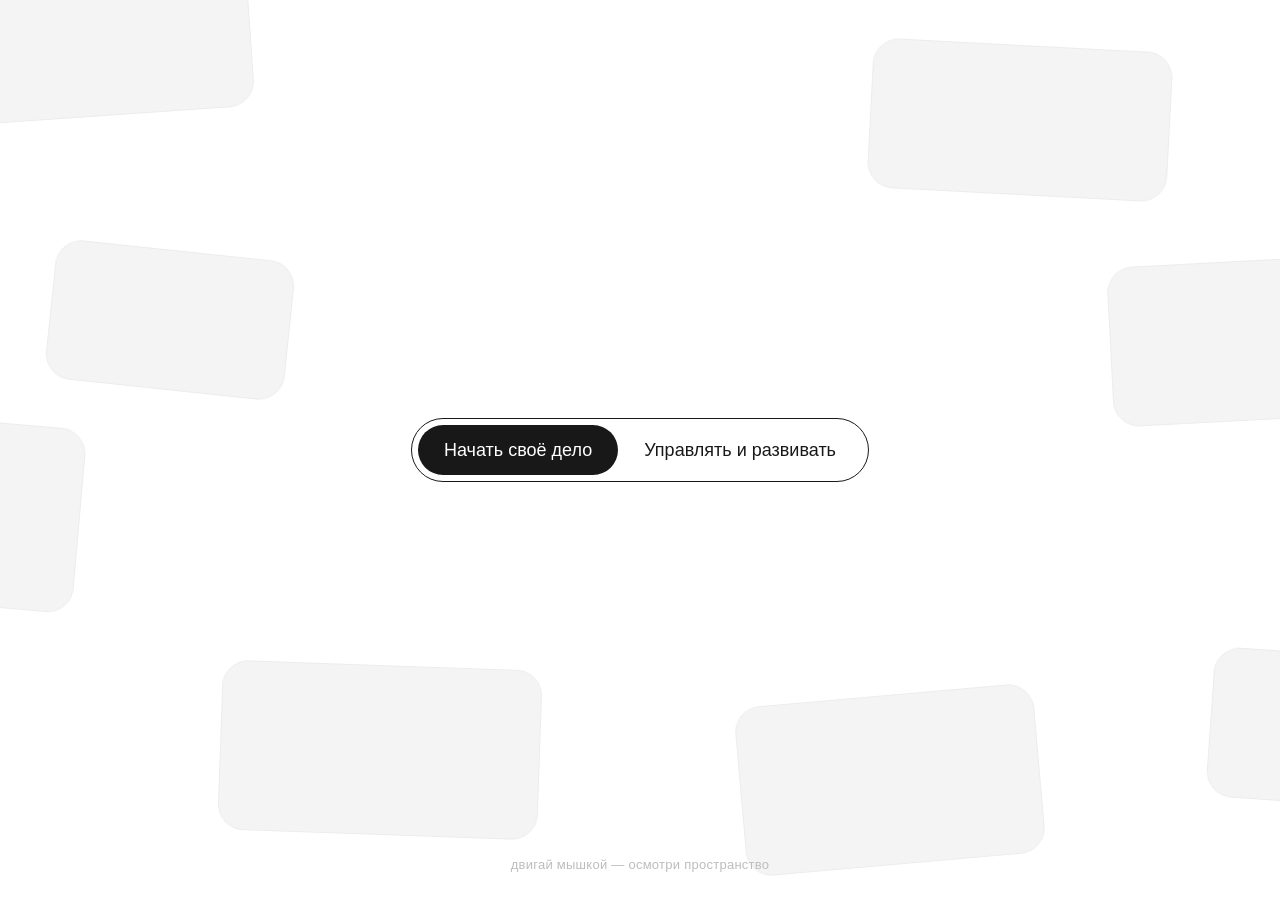
==== index.html @ bbd82516 "Add interactive 3D weightless cards prototype with toggle Co-Authored-By: Claude Opus 4.8 <noreply@a" ====
<!DOCTYPE html>
<html lang="ru">
<head>
<meta charset="UTF-8">
<meta name="viewport" content="width=device-width, initial-scale=1.0">
<title>Прототип — карточки в невесомости</title>
<style>
  :root {
    --bg: #ffffff;
    --card: #f4f4f4;
    --card-stroke: #ececec;
    --ink: #181818;
  }

  * { box-sizing: border-box; }

  html, body {
    margin: 0;
    height: 100%;
    background: var(--bg);
    font-family: -apple-system, BlinkMacSystemFont, "Segoe UI", "Inter", Roboto, Helvetica, Arial, sans-serif;
    overflow: hidden;
  }

  /* Камера / 3D-сцена ------------------------------------------------ */
  .stage {
    position: fixed;
    inset: 0;
    perspective: 1100px;        /* глубина перспективы */
    perspective-origin: 50% 50%;
  }

  .world {
    position: absolute;
    inset: 0;
    transform-style: preserve-3d;
    /* наклон сцены вслед за курсором задаётся из JS через CSS-переменные */
    transform: rotateX(var(--ry, 0deg)) rotateY(var(--rx, 0deg));
    transition: transform 0.25s ease-out;
    will-change: transform;
  }

  /* Карточки --------------------------------------------------------- */
  .card {
    position: absolute;
    left: 50%;
    top: 50%;
    border-radius: 26px;
    background: var(--card);
    border: 1px solid var(--card-stroke);
    transform-style: preserve-3d;
    /* позиция/глубина/параллакс собираются в одном transform из JS-переменных */
    transform:
      translate(-50%, -50%)
      translate3d(
        calc(var(--x) + var(--px, 0px)),
        calc(var(--y) + var(--py, 0px)),
        var(--z))
      rotate(var(--rot, 0deg));
    transition: transform 0.3s cubic-bezier(.2,.7,.2,1),
                opacity 0.5s ease,
                filter 0.5s ease;
    will-change: transform, opacity;
  }

  /* Набор, который сейчас скрыт (кросс-фейд) */
  .set--hidden .card {
    opacity: 0;
    filter: blur(4px);
    pointer-events: none;
  }
  .set--visible .card {
    opacity: 1;
    filter: blur(0);
  }

  /* Переключатель — статичный, поверх сцены ------------------------- */
  .toggle {
    position: fixed;
    left: 50%;
    top: 50%;
    transform: translate(-50%, -50%);
    z-index: 50;
    display: flex;
    align-items: center;
    padding: 6px;
    border: 1.5px solid var(--ink);
    border-radius: 999px;
    background: #fff;
    user-select: none;
  }

  .toggle__btn {
    position: relative;
    z-index: 2;
    border: 0;
    background: transparent;
    cursor: pointer;
    font-size: 18px;
    line-height: 1;
    padding: 16px 26px;
    border-radius: 999px;
    color: var(--ink);
    white-space: nowrap;
    transition: color 0.3s ease;
  }
  .toggle__btn[aria-selected="true"] { color: #fff; }

  /* Бегунок-пилюля */
  .toggle__thumb {
    position: absolute;
    z-index: 1;
    top: 6px;
    bottom: 6px;
    border-radius: 999px;
    background: var(--ink);
    transition: left 0.35s cubic-bezier(.2,.7,.2,1),
                width 0.35s cubic-bezier(.2,.7,.2,1);
  }

  .hint {
    position: fixed;
    left: 50%;
    bottom: 28px;
    transform: translateX(-50%);
    color: #bdbdbd;
    font-size: 13px;
    letter-spacing: .02em;
    z-index: 50;
    pointer-events: none;
  }
</style>
</head>
<body>
  <div class="stage">
    <div class="world" id="world">
      <!-- наборы карточек генерируются из JS -->
    </div>
  </div>

  <div class="toggle" id="toggle" role="tablist" aria-label="Режим">
    <span class="toggle__thumb" id="thumb"></span>
    <button class="toggle__btn" role="tab" aria-selected="true"  data-set="0">Начать своё дело</button>
    <button class="toggle__btn" role="tab" aria-selected="false" data-set="1">Управлять и развивать</button>
  </div>

  <div class="hint">двигай мышкой — осмотри пространство</div>

<script>
(() => {
  // --- Два набора по 8 карточек -----------------------------------
  // Каждая карточка: x/y — смещение от центра (px), z — глубина,
  // w/h — размеры, rot — лёгкий поворот в плоскости.
  // Параллакс силён для ближних (большой +z), слаб для дальних (-z).
  const SETS = [
    [ // Набор 0 — "Начать своё дело"
      { x:-560, y:-420, z: 120, w:340, h:175, rot:-4 },
      { x: 380, y:-330, z:-180, w:300, h:150, rot: 3 },
      { x:-700, y:  60, z: -60, w:280, h:185, rot: 5 },
      { x: 620, y:-110, z:  60, w:300, h:160, rot:-3 },
      { x:-260, y: 300, z: 200, w:320, h:170, rot: 2 },
      { x: 250, y: 330, z:-120, w:300, h:170, rot:-5 },
      { x: 700, y: 280, z: 100, w:260, h:150, rot: 4 },
      { x:-470, y:-130, z:-220, w:240, h:140, rot: 6 },
    ],
    [ // Набор 1 — "Управлять и развивать"
      { x:-620, y:-300, z: 180, w:300, h:160, rot: 5 },
      { x: 300, y:-400, z: -80, w:330, h:175, rot:-4 },
      { x: 660, y:-200, z: 140, w:270, h:150, rot: 3 },
      { x:-360, y: 250, z:-200, w:310, h:165, rot:-6 },
      { x: 200, y: 360, z:  80, w:300, h:170, rot: 4 },
      { x:-720, y: -40, z:  40, w:250, h:175, rot:-2 },
      { x: 560, y: 200, z:-140, w:320, h:160, rot: 5 },
      { x:-180, y:-440, z: 220, w:280, h:150, rot:-3 },
    ],
  ];

  const world = document.getElementById('world');

  // Создаём оба набора в DOM
  const setEls = SETS.map((cards, si) => {
    const wrap = document.createElement('div');
    wrap.className = 'set ' + (si === 0 ? 'set--visible' : 'set--hidden');
    cards.forEach(c => {
      const el = document.createElement('div');
      el.className = 'card';
      el.style.width  = c.w + 'px';
      el.style.height = c.h + 'px';
      el.style.setProperty('--x', c.x + 'px');
      el.style.setProperty('--y', c.y + 'px');
      el.style.setProperty('--z', c.z + 'px');
      el.style.setProperty('--rot', c.rot + 'deg');
      el.dataset.depth = c.z;   // для расчёта параллакса
      wrap.appendChild(el);
    });
    world.appendChild(wrap);
    return wrap;
  });

  // --- Параллакс + наклон сцены за курсором ------------------------
  let tx = 0, ty = 0;          // целевые нормализованные координаты (-1..1)
  let cx = 0, cy = 0;          // текущие (сглаженные)
  const MAX_TILT = 9;          // макс. наклон сцены, градусы
  const allCards = () => world.querySelectorAll('.card');

  window.addEventListener('pointermove', (e) => {
    tx = (e.clientX / window.innerWidth  - 0.5) * 2;
    ty = (e.clientY / window.innerHeight - 0.5) * 2;
  });

  function loop() {
    // плавное догоняние курсора
    cx += (tx - cx) * 0.08;
    cy += (ty - cy) * 0.08;

    // наклон всей сцены (камера качается)
    world.style.setProperty('--rx', ( cx * MAX_TILT) + 'deg');
    world.style.setProperty('--ry', (-cy * MAX_TILT) + 'deg');

    // индивидуальный параллакс по глубине: ближние двигаются сильнее
    allCards().forEach(card => {
      const depth = parseFloat(card.dataset.depth);   // -220..220
      const k = (depth + 250) / 470;                  // 0..1, ближе = больше
      const amp = 18 + k * 55;
      card.style.setProperty('--px', (-cx * amp) + 'px');
      card.style.setProperty('--py', (-cy * amp) + 'px');
    });

    requestAnimationFrame(loop);
  }
  loop();

  // --- Переключатель ----------------------------------------------
  const toggle = document.getElementById('toggle');
  const thumb  = document.getElementById('thumb');
  const btns   = [...toggle.querySelectorAll('.toggle__btn')];

  function moveThumb(btn) {
    thumb.style.left  = btn.offsetLeft + 'px';
    thumb.style.width = btn.offsetWidth + 'px';
  }

  function select(idx) {
    btns.forEach((b, i) => b.setAttribute('aria-selected', i === idx));
    moveThumb(btns[idx]);
    setEls.forEach((s, i) => {
      s.classList.toggle('set--visible', i === idx);
      s.classList.toggle('set--hidden',  i !== idx);
    });
  }

  btns.forEach((b, i) => b.addEventListener('click', () => select(i)));

  // стартовая позиция бегунка (после раскладки)
  requestAnimationFrame(() => moveThumb(btns[0]));
  window.addEventListener('resize', () => {
    const active = btns.findIndex(b => b.getAttribute('aria-selected') === 'true');
    moveThumb(btns[active]);
  });
})();
</script>
</body>
</html>
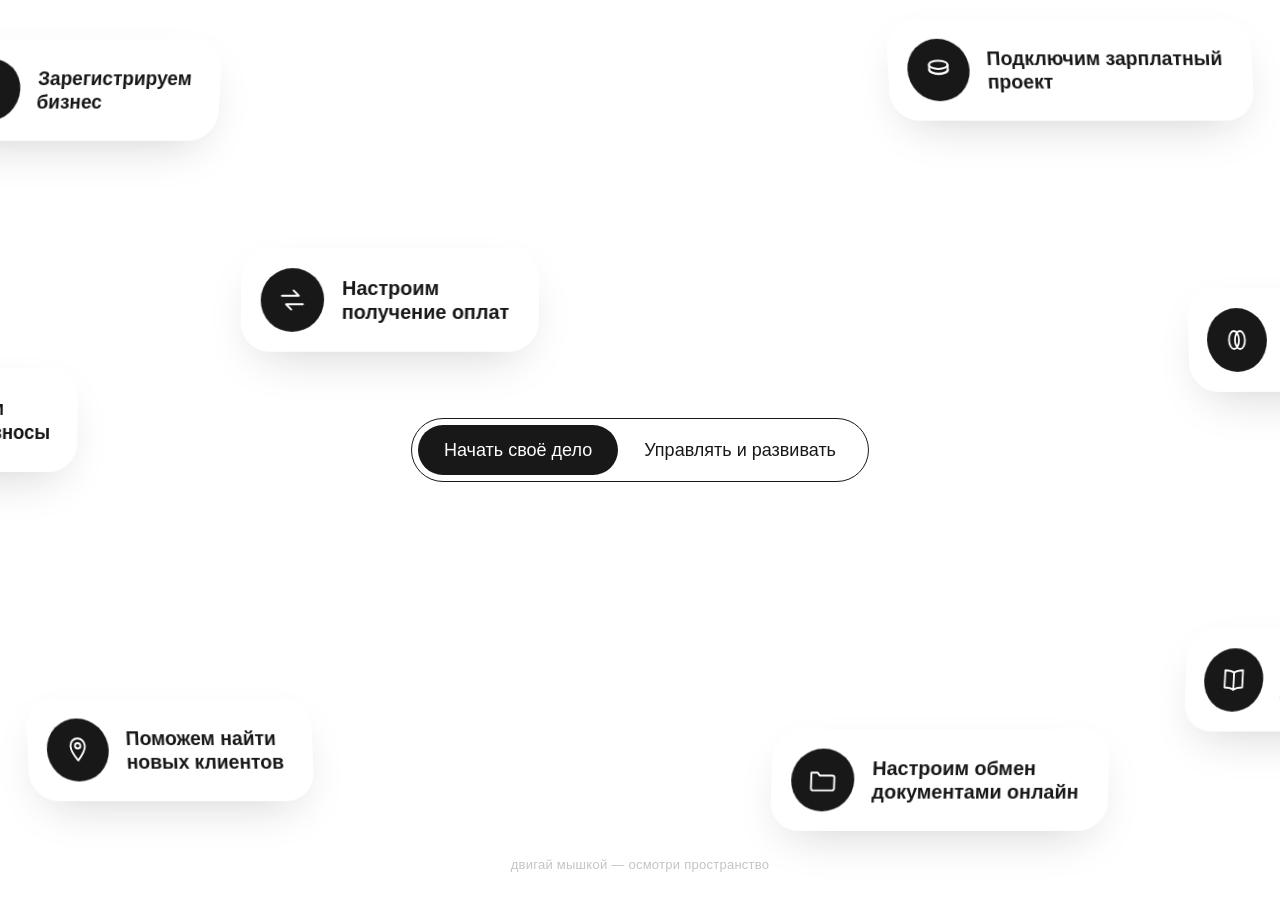
==== commit f2835fb4: "Add spherical perspective and icon+text content to cards Co-Authored-By: Claude Opus 4.8 <noreply@an" ====
--- a/index.html
+++ b/index.html
@@ -7,8 +7,7 @@
 <style>
   :root {
     --bg: #ffffff;
-    --card: #f4f4f4;
-    --card-stroke: #ececec;
+    --card: #ffffff;
     --ink: #181818;
   }
 
@@ -26,7 +25,7 @@
   .stage {
     position: fixed;
     inset: 0;
-    perspective: 1100px;        /* глубина перспективы */
+    perspective: 1200px;
     perspective-origin: 50% 50%;
   }
 
@@ -34,7 +33,7 @@
     position: absolute;
     inset: 0;
     transform-style: preserve-3d;
-    /* наклон сцены вслед за курсором задаётся из JS через CSS-переменные */
+    /* лёгкое качание всей сцены за курсором (камера) */
     transform: rotateX(var(--ry, 0deg)) rotateY(var(--rx, 0deg));
     transition: transform 0.25s ease-out;
     will-change: transform;
@@ -45,25 +44,61 @@
     position: absolute;
     left: 50%;
     top: 50%;
-    border-radius: 26px;
+    display: flex;
+    align-items: center;
+    gap: 18px;
+    padding: 20px 30px 20px 20px;
+    border-radius: 30px;
     background: var(--card);
-    border: 1px solid var(--card-stroke);
+    box-shadow: 0 18px 50px -20px rgba(20,20,30,.22);
     transform-style: preserve-3d;
-    /* позиция/глубина/параллакс собираются в одном transform из JS-переменных */
+    /*
+      Сборка трансформа:
+      1) позиция в пространстве + параллакс (--px/--py) + глубина (--z)
+      2) сферический доворот вокруг своих осей (--sry/--srx) —
+         тем сильнее, чем дальше карточка от центра экрана
+    */
     transform:
       translate(-50%, -50%)
       translate3d(
         calc(var(--x) + var(--px, 0px)),
         calc(var(--y) + var(--py, 0px)),
         var(--z))
-      rotate(var(--rot, 0deg));
-    transition: transform 0.3s cubic-bezier(.2,.7,.2,1),
-                opacity 0.5s ease,
-                filter 0.5s ease;
+      rotateY(var(--sry, 0deg))
+      rotateX(var(--srx, 0deg));
+    transition: opacity 0.5s ease, filter 0.5s ease;
     will-change: transform, opacity;
   }
 
-  /* Набор, который сейчас скрыт (кросс-фейд) */
+  .card__icon {
+    flex: 0 0 auto;
+    width: 64px;
+    height: 64px;
+    border-radius: 50%;
+    background: var(--ink);
+    display: flex;
+    align-items: center;
+    justify-content: center;
+  }
+  .card__icon svg {
+    width: 34px;
+    height: 34px;
+    stroke: #fff;
+    stroke-width: 1.8;
+    fill: none;
+    stroke-linecap: round;
+    stroke-linejoin: round;
+  }
+
+  .card__text {
+    font-size: 20px;
+    font-weight: 600;
+    line-height: 1.22;
+    color: var(--ink);
+    white-space: nowrap;
+  }
+
+  /* Кросс-фейд между наборами */
   .set--hidden .card {
     opacity: 0;
     filter: blur(4px);
@@ -89,7 +124,6 @@
     background: #fff;
     user-select: none;
   }
-
   .toggle__btn {
     position: relative;
     z-index: 2;
@@ -105,8 +139,6 @@
     transition: color 0.3s ease;
   }
   .toggle__btn[aria-selected="true"] { color: #fff; }
-
-  /* Бегунок-пилюля */
   .toggle__thumb {
     position: absolute;
     z-index: 1;
@@ -123,7 +155,7 @@
     left: 50%;
     bottom: 28px;
     transform: translateX(-50%);
-    color: #bdbdbd;
+    color: #c4c4c4;
     font-size: 13px;
     letter-spacing: .02em;
     z-index: 50;
@@ -133,9 +165,7 @@
 </head>
 <body>
   <div class="stage">
-    <div class="world" id="world">
-      <!-- наборы карточек генерируются из JS -->
-    </div>
+    <div class="world" id="world"></div>
   </div>
 
   <div class="toggle" id="toggle" role="tablist" aria-label="Режим">
@@ -148,59 +178,84 @@
 
 <script>
 (() => {
-  // --- Два набора по 8 карточек -----------------------------------
-  // Каждая карточка: x/y — смещение от центра (px), z — глубина,
-  // w/h — размеры, rot — лёгкий поворот в плоскости.
-  // Параллакс силён для ближних (большой +z), слаб для дальних (-z).
-  const SETS = [
-    [ // Набор 0 — "Начать своё дело"
-      { x:-560, y:-420, z: 120, w:340, h:175, rot:-4 },
-      { x: 380, y:-330, z:-180, w:300, h:150, rot: 3 },
-      { x:-700, y:  60, z: -60, w:280, h:185, rot: 5 },
-      { x: 620, y:-110, z:  60, w:300, h:160, rot:-3 },
-      { x:-260, y: 300, z: 200, w:320, h:170, rot: 2 },
-      { x: 250, y: 330, z:-120, w:300, h:170, rot:-5 },
-      { x: 700, y: 280, z: 100, w:260, h:150, rot: 4 },
-      { x:-470, y:-130, z:-220, w:240, h:140, rot: 6 },
-    ],
-    [ // Набор 1 — "Управлять и развивать"
-      { x:-620, y:-300, z: 180, w:300, h:160, rot: 5 },
-      { x: 300, y:-400, z: -80, w:330, h:175, rot:-4 },
-      { x: 660, y:-200, z: 140, w:270, h:150, rot: 3 },
-      { x:-360, y: 250, z:-200, w:310, h:165, rot:-6 },
-      { x: 200, y: 360, z:  80, w:300, h:170, rot: 4 },
-      { x:-720, y: -40, z:  40, w:250, h:175, rot:-2 },
-      { x: 560, y: 200, z:-140, w:320, h:160, rot: 5 },
-      { x:-180, y:-440, z: 220, w:280, h:150, rot:-3 },
-    ],
+  // --- Иконки (линейные, белые на тёмном круге) -------------------
+  const ICONS = {
+    register: '<svg viewBox="0 0 32 32"><ellipse cx="16" cy="11" rx="5" ry="2.4"/><path d="M11 11v3c0 1.3 2.2 2.4 5 2.4s5-1.1 5-2.4v-3"/><ellipse cx="16" cy="19" rx="8" ry="3.6"/><path d="M8 19v2.5c0 2 3.6 3.6 8 3.6s8-1.6 8-3.6V19"/></svg>',
+    salary:   '<svg viewBox="0 0 32 32"><ellipse cx="16" cy="11" rx="9" ry="4"/><path d="M7 11v5c0 2.2 4 4 9 4s9-1.8 9-4v-5"/><path d="M7 15.5c0 2.2 4 4 9 4s9-1.8 9-4"/></svg>',
+    taxes:    '<svg viewBox="0 0 32 32"><path d="M10 5h12v22l-3-2-3 2-3-2-3 2z"/><path d="M13.5 11h5M13.5 15h5M13.5 19h5"/></svg>',
+    account:  '<svg viewBox="0 0 32 32"><ellipse cx="13" cy="16" rx="5" ry="8.5"/><ellipse cx="19" cy="16" rx="5" ry="8.5"/></svg>',
+    clients:  '<svg viewBox="0 0 32 32"><path d="M16 5a7 7 0 0 1 7 7c0 5.2-7 14-7 14s-7-8.8-7-14a7 7 0 0 1 7-7z"/><circle cx="16" cy="12" r="2.6"/></svg>',
+    folder:   '<svg viewBox="0 0 32 32"><path d="M5 9h6l2.2 2.8H25a2 2 0 0 1 2 2V24a2 2 0 0 1-2 2H7a2 2 0 0 1-2-2V9z"/></svg>',
+    book:     '<svg viewBox="0 0 32 32"><path d="M16 9c-2.2-1.6-5.2-2.2-9-2.2V23c3.8 0 6.8.6 9 2.2 2.2-1.6 5.2-2.2 9-2.2V6.8c-3.8 0-6.8.6-9 2.2z"/><path d="M16 9v16.2"/></svg>',
+    payments: '<svg viewBox="0 0 32 32"><path d="M6 12h16l-5-5"/><path d="M26 20H10l5 5"/></svg>',
+  };
+
+  // --- 8 пунктов (общие для обоих наборов) ------------------------
+  const ITEMS = [
+    { icon:'register', l1:'Зарегистрируем',       l2:'бизнес' },
+    { icon:'salary',   l1:'Подключим зарплатный', l2:'проект' },
+    { icon:'taxes',    l1:'Рассчитаем',           l2:'налоги и взносы' },
+    { icon:'account',  l1:'Откроем',              l2:'счёт' },
+    { icon:'clients',  l1:'Поможем найти',        l2:'новых клиентов' },
+    { icon:'folder',   l1:'Настроим обмен',       l2:'документами онлайн' },
+    { icon:'book',     l1:'Расскажем про бизнес', l2:'на курсах и вебинарах' },
+    { icon:'payments', l1:'Настроим',             l2:'получение оплат' },
   ];
 
+  // 8 точек раскладки в пространстве (x, y — смещение от центра, z — глубина)
+  const POSITIONS = [
+    { x:-560, y:-360, z: 120 },
+    { x: 430, y:-380, z:-160 },
+    { x:-700, y: -30, z: -40 },
+    { x: 650, y:-110, z:  90 },
+    { x:-470, y: 300, z: 160 },
+    { x: 300, y: 330, z:-120 },
+    { x: 710, y: 230, z: 110 },
+    { x:-250, y:-150, z:-210 },
+  ];
+
+  // Оба набора используют те же позиции, но пункты в разном порядке
+  const SET_ORDERS = [
+    [0, 1, 2, 3, 4, 5, 6, 7],
+    [3, 0, 5, 2, 7, 1, 4, 6],
+  ];
+
+  // Сферический доворот по смещению от центра (минимум в центре, рост к краям)
+  const clamp = (v, m) => Math.max(-m, Math.min(m, v));
+
   const world = document.getElementById('world');
 
-  // Создаём оба набора в DOM
-  const setEls = SETS.map((cards, si) => {
+  const setEls = SET_ORDERS.map((order, si) => {
     const wrap = document.createElement('div');
     wrap.className = 'set ' + (si === 0 ? 'set--visible' : 'set--hidden');
-    cards.forEach(c => {
+
+    order.forEach((itemIdx, posIdx) => {
+      const item = ITEMS[itemIdx];
+      const p = POSITIONS[posIdx];
+
       const el = document.createElement('div');
       el.className = 'card';
-      el.style.width  = c.w + 'px';
-      el.style.height = c.h + 'px';
-      el.style.setProperty('--x', c.x + 'px');
-      el.style.setProperty('--y', c.y + 'px');
-      el.style.setProperty('--z', c.z + 'px');
-      el.style.setProperty('--rot', c.rot + 'deg');
-      el.dataset.depth = c.z;   // для расчёта параллакса
+      el.style.setProperty('--x', p.x + 'px');
+      el.style.setProperty('--y', p.y + 'px');
+      el.style.setProperty('--z', p.z + 'px');
+      el.style.setProperty('--sry', clamp(p.x * 0.032, 30) + 'deg');
+      el.style.setProperty('--srx', clamp(-p.y * 0.034, 22) + 'deg');
+      el.dataset.depth = p.z;
+
+      el.innerHTML =
+        '<div class="card__icon">' + ICONS[item.icon] + '</div>' +
+        '<div class="card__text">' + item.l1 + '<br>' + item.l2 + '</div>';
+
       wrap.appendChild(el);
     });
+
     world.appendChild(wrap);
     return wrap;
   });
 
-  // --- Параллакс + наклон сцены за курсором ------------------------
-  let tx = 0, ty = 0;          // целевые нормализованные координаты (-1..1)
-  let cx = 0, cy = 0;          // текущие (сглаженные)
-  const MAX_TILT = 9;          // макс. наклон сцены, градусы
+  // --- Параллакс + качание сцены за курсором -----------------------
+  let tx = 0, ty = 0, cx = 0, cy = 0;
+  const MAX_TILT = 7;
   const allCards = () => world.querySelectorAll('.card');
 
   window.addEventListener('pointermove', (e) => {
@@ -209,19 +264,16 @@
   });
 
   function loop() {
-    // плавное догоняние курсора
     cx += (tx - cx) * 0.08;
     cy += (ty - cy) * 0.08;
 
-    // наклон всей сцены (камера качается)
     world.style.setProperty('--rx', ( cx * MAX_TILT) + 'deg');
     world.style.setProperty('--ry', (-cy * MAX_TILT) + 'deg');
 
-    // индивидуальный параллакс по глубине: ближние двигаются сильнее
     allCards().forEach(card => {
-      const depth = parseFloat(card.dataset.depth);   // -220..220
-      const k = (depth + 250) / 470;                  // 0..1, ближе = больше
-      const amp = 18 + k * 55;
+      const depth = parseFloat(card.dataset.depth);   // -210..160
+      const k = (depth + 250) / 470;                  // ближе = больше
+      const amp = 16 + k * 55;
       card.style.setProperty('--px', (-cx * amp) + 'px');
       card.style.setProperty('--py', (-cy * amp) + 'px');
     });
@@ -235,10 +287,10 @@
   const thumb  = document.getElementById('thumb');
   const btns   = [...toggle.querySelectorAll('.toggle__btn')];
 
-  function moveThumb(btn) {
+  const moveThumb = (btn) => {
     thumb.style.left  = btn.offsetLeft + 'px';
     thumb.style.width = btn.offsetWidth + 'px';
-  }
+  };
 
   function select(idx) {
     btns.forEach((b, i) => b.setAttribute('aria-selected', i === idx));
@@ -250,8 +302,6 @@
   }
 
   btns.forEach((b, i) => b.addEventListener('click', () => select(i)));
-
-  // стартовая позиция бегунка (после раскладки)
   requestAnimationFrame(() => moveThumb(btns[0]));
   window.addEventListener('resize', () => {
     const active = btns.findIndex(b => b.getAttribute('aria-selected') === 'true');
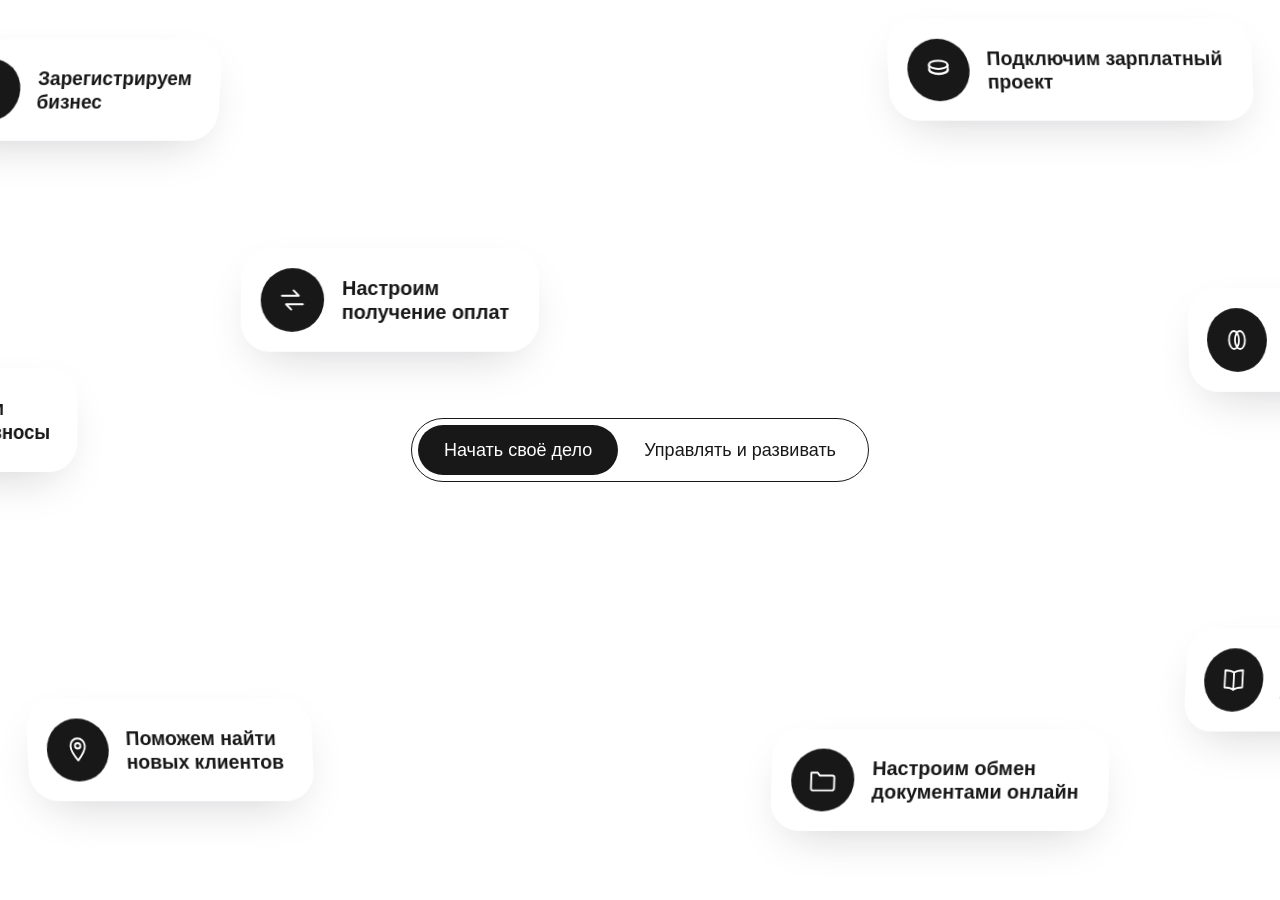
==== commit 2c6b450b: "Invert spherical curvature toward viewer, remove hint text Co-Authored-By: Claude Opus 4.8 <noreply@" ====
--- a/index.html
+++ b/index.html
@@ -149,18 +149,6 @@
     transition: left 0.35s cubic-bezier(.2,.7,.2,1),
                 width 0.35s cubic-bezier(.2,.7,.2,1);
   }
-
-  .hint {
-    position: fixed;
-    left: 50%;
-    bottom: 28px;
-    transform: translateX(-50%);
-    color: #c4c4c4;
-    font-size: 13px;
-    letter-spacing: .02em;
-    z-index: 50;
-    pointer-events: none;
-  }
 </style>
 </head>
 <body>
@@ -173,8 +161,6 @@
     <button class="toggle__btn" role="tab" aria-selected="true"  data-set="0">Начать своё дело</button>
     <button class="toggle__btn" role="tab" aria-selected="false" data-set="1">Управлять и развивать</button>
   </div>
-
-  <div class="hint">двигай мышкой — осмотри пространство</div>
 
 <script>
 (() => {
@@ -238,8 +224,8 @@
       el.style.setProperty('--x', p.x + 'px');
       el.style.setProperty('--y', p.y + 'px');
       el.style.setProperty('--z', p.z + 'px');
-      el.style.setProperty('--sry', clamp(p.x * 0.032, 30) + 'deg');
-      el.style.setProperty('--srx', clamp(-p.y * 0.034, 22) + 'deg');
+      el.style.setProperty('--sry', clamp(-p.x * 0.032, 30) + 'deg');
+      el.style.setProperty('--srx', clamp(p.y * 0.034, 22) + 'deg');
       el.dataset.depth = p.z;
 
       el.innerHTML =
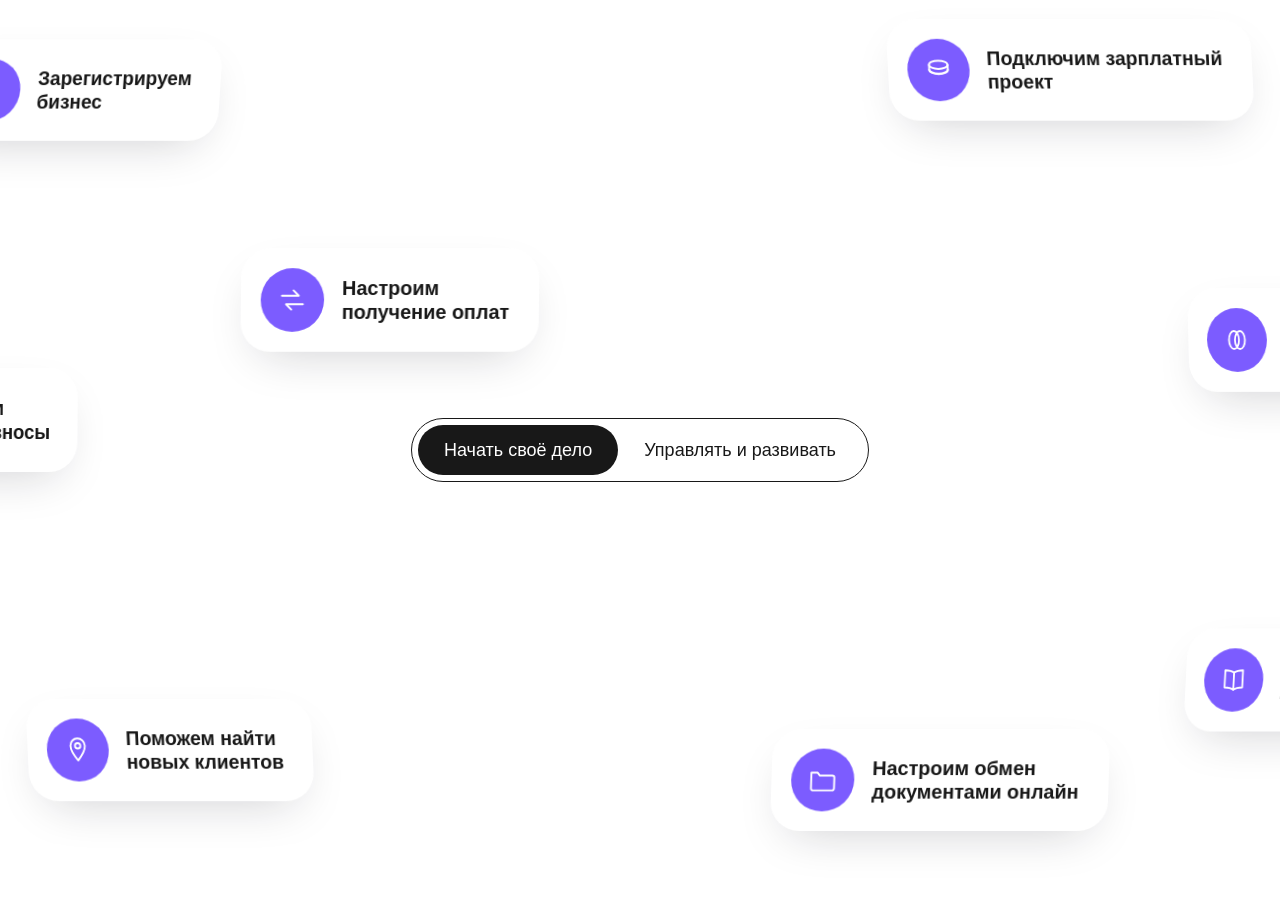
==== commit 8dc59c7f: "Make icon circles purple Co-Authored-By: Claude Opus 4.8 <noreply@anthropic.com> Claude-Session: htt" ====
--- a/index.html
+++ b/index.html
@@ -75,7 +75,7 @@
     width: 64px;
     height: 64px;
     border-radius: 50%;
-    background: var(--ink);
+    background: #7c5cff;
     display: flex;
     align-items: center;
     justify-content: center;
